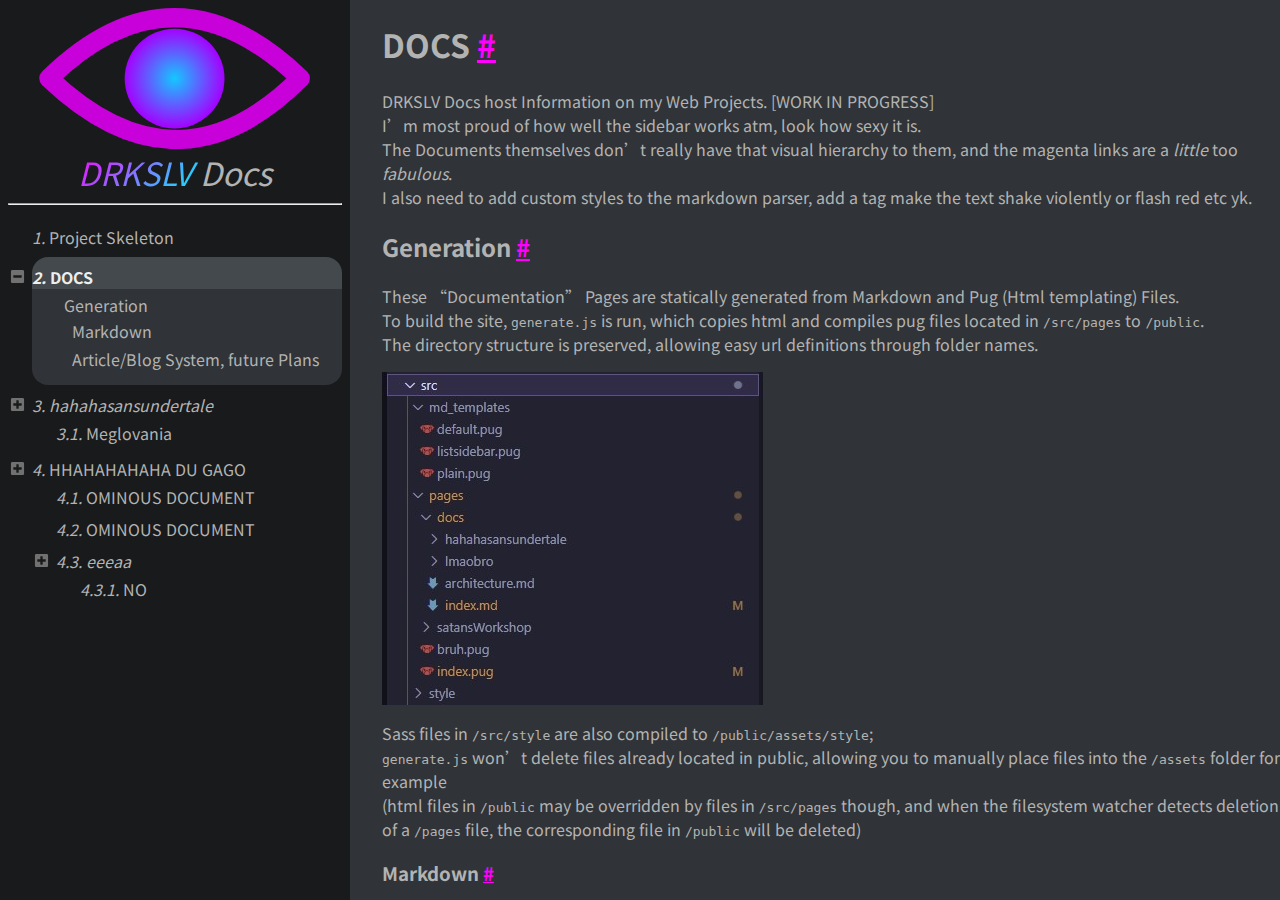
==== docs/index.html @ 0eeb04bd "Deploy" ====
<html lang="en"><head><meta charset="UTF-8"/><meta http-equiv="X-UA-Compatible" content="IE=edge"/><meta name="viewport" content="width=device-width, initial-scale=1.0"/><title>DOCS</title><link rel="stylesheet" href="/assets/style/md.css"/><script src="/assets/collapseList.js"> </script><script>console.log(`Font Awesome Free 5.15.3 by @fontawesome - https://fontawesome.com
License - https://fontawesome.com/license/free (Icons: CC BY 4.0, Fonts: SIL OFL 1.1, Code: MIT License)
`)
</script></head><body> <div id="mobileSidebarButton"> <div class="list"><svg xmlns="http://www.w3.org/2000/svg" viewBox="0 0 512 512">
    <!-- Font Awesome Free 5.15.3 by @fontawesome - https://fontawesome.com License - https://fontawesome.com/license/free (Icons: CC BY 4.0, Fonts: SIL OFL 1.1, Code: MIT License) -->
    <path fill="currentColor" d="M48 48a48 48 0 1 0 48 48 48 48 0 0 0-48-48zm0 160a48 48 0 1 0 48 48 48 48 0 0 0-48-48zm0 160a48 48 0 1 0 48 48 48 48 0 0 0-48-48zm448 16H176a16 16 0 0 0-16 16v32a16 16 0 0 0 16 16h320a16 16 0 0 0 16-16v-32a16 16 0 0 0-16-16zm0-320H176a16 16 0 0 0-16 16v32a16 16 0 0 0 16 16h320a16 16 0 0 0 16-16V80a16 16 0 0 0-16-16zm0 160H176a16 16 0 0 0-16 16v32a16 16 0 0 0 16 16h320a16 16 0 0 0 16-16v-32a16 16 0 0 0-16-16z" />
</svg></div><div class="close"><?xml version="1.0" encoding="UTF-8"?>
<!-- Created using Krita: http://krita.org -->
<svg viewBox="0 0 500 500" xmlns="http://www.w3.org/2000/svg">
    <path fill="none" stroke="currentColor" stroke-linecap="round" stroke-width="85" d="m100 100 L400 400"/>
    <path fill="none" stroke="currentColor" stroke-linecap="round" stroke-width="85" d="m100 400 L400 100"/>
</svg></div></div><nav class="articleList sidebar fullscreenSidebar"><a href="/"> <?xml version="1.0" encoding="UTF-8"?>
<!-- Created using Krita: http://krita.org -->
<svg width="209.33pt" height="105.84pt" version="1.1" viewBox="0 0 209.33 105.84" xmlns="http://www.w3.org/2000/svg" xmlns:cc="http://creativecommons.org/ns#" xmlns:dc="http://purl.org/dc/elements/1.1/" xmlns:rdf="http://www.w3.org/1999/02/22-rdf-syntax-ns#">
    <metadata>
        <rdf:RDF>
            <cc:Work rdf:about="">
                <dc:format>image/svg+xml</dc:format>
                <dc:type rdf:resource="http://purl.org/dc/dcmitype/StillImage"/>
                <dc:title/>
            </cc:Work>
        </rdf:RDF>
    </metadata>
    <defs>
        <radialGradient id="cursed" cx="50%" cy="50%" r="50%" fx="50%" fy="50%">
            <stop offset="0%" style="stop-color:var(--inner-color, #00f3ff);
            stop-opacity:1" />
            <stop offset="100%" style="stop-color:var(--outer-color, #ff00fe);stop-opacity:1" />
        </radialGradient>
    </defs>

    <path id="eyelid" d="m10.384 52.74c64.32 61.2 127.2 61.2 188.64 0-63.36-60.72-126.24-60.72-188.64 0z" fill="none" stroke="var(--base-color, #ff00fe)" stroke-dashoffset="15.84" stroke-linecap="square" stroke-linejoin="round" stroke-width="14.4"/>
    <ellipse cx="104.7" cy="52.92" rx="37.44" ry="37.44" fill="url(#cursed)" fill-rule="evenodd" stroke="var(--base-color, #ff00fe)" stroke-linecap="square" stroke-linejoin="bevel" stroke-width="0"/>
</svg>

<!--#ff00fe color--></a><p><span>DRKSLV</span>Docs</p><hr/><ul class="root"><li open="nochild">1. <a href="/docs/architecture?sidebarOpen=true">Project Skeleton</a></li><li open="true"><b id="currentArticle">2. <a href="/docs/index?sidebarOpen=true">DOCS</a></b><ul class="outline"><li open="nochild"><ul><li open="nochild"><a href="?sidebarOpen=false#generation"> Generation</a><ul><li open="nochild"><a href="?sidebarOpen=false#markdown"> Markdown</a><ul></ul></li><li open="nochild"><a href="?sidebarOpen=false#article-blog-system-future-plans"> Article/Blog System, future Plans</a><ul></ul></li></ul></li></ul></li></ul></li><li open="false">3. hahahasansundertale<ul><li open="nochild">3.1. <a href="/docs/hahahasansundertale/megalovania?sidebarOpen=true">Meglovania</a></li></ul></li><li open="false">4. <a href="/docs/lmaobro/index?sidebarOpen=true">HHAHAHAHAHA DU GAGO</a><ul><li open="nochild">4.1. <a href="/docs/lmaobro/ddd?sidebarOpen=true">OMINOUS DOCUMENT</a></li><li open="nochild">4.2. <a href="/docs/lmaobro/eee?sidebarOpen=true">OMINOUS DOCUMENT</a></li><li open="false">4.3. eeeaa<ul><li open="nochild">4.3.1. <a href="/docs/lmaobro/eeeaa/no?sidebarOpen=true">NO</a></li></ul></li></ul></li></ul></nav><div class="content"> 
    <h1 id="docs">
    DOCS
    <a class="anchor" href="#docs">
        <span class="header-link">#</span>
    </a>
    </h1><p>DRKSLV Docs host Information on my Web Projects. [WORK IN PROGRESS]<br>I’m most proud of how well the sidebar works atm, look how sexy it is.<br>The Documents themselves don’t really have that visual hierarchy to them, and the magenta links are a <em>little</em> too <em>fabulous</em>.<br>I also need to add custom styles to the markdown parser, add a tag make the text shake violently or flash red etc yk.</p>

    <h2 id="generation">
    Generation
    <a class="anchor" href="#generation">
        <span class="header-link">#</span>
    </a>
    </h2><p>These “Documentation” Pages are statically generated from Markdown and Pug (Html templating) Files.<br>To build the site, <code>generate.js</code> is run, which copies html and compiles pug files located in <code>/src/pages</code> to <code>/public</code>.<br>The directory structure is preserved, allowing easy url definitions through folder names.</p>
<p><img src="/folderstructure.jpg" alt="Image of the folderstructure"></p>
<p>Sass files in <code>/src/style</code> are also compiled to <code>/public/assets/style</code>;<br><code>generate.js</code> won’t delete files already located in public, allowing you to manually place files into the <code>/assets</code> folder for example<br>(html files in <code>/public</code> may be overridden by files in <code>/src/pages</code> though, and when the filesystem watcher detects deletion of a <code>/pages</code> file, the corresponding file in <code>/public</code> will be deleted)</p>

    <h3 id="markdown">
    Markdown
    <a class="anchor" href="#markdown">
        <span class="header-link">#</span>
    </a>
    </h3><p>Markdown files obviously require a template to define design and control elements such as sidebars, headers, footers, etc.<br>Thats why you can place pug files into <code>/src/md_templates</code>, and include a json object in the first line of a markdown file:</p>
<p><code>[//]: # &#39;{&quot;template&quot;: &quot;listsidebar&quot;, &quot;vars&quot;: {&quot;scope&quot;: &quot;docs&quot;} }&#39; </code></p>
<p>This json object can define the template, variables to be passed into it (in this case, the root directory for the sidebar to your left:) )<br>and other Information outlined <a href="docs/architecture.html">here</a></p>

    <h3 id="article-blog-system-future-plans">
    Article/Blog System, future Plans
    <a class="anchor" href="#article-blog-system-future-plans">
        <span class="header-link">#</span>
    </a>
    </h3><p>“Well, that’s neat and all”, i hear you say, “but how does this qualify as a blog system”???<br>And you’d be right. There are a few features i’d want for a simple blogging tool:</p>
<ul>
<li>Search through Articles</li>
<li>Suggestion of Articles</li>
<li>Tree View for Articles ✅</li>
<li>Display latest Articles</li>
</ul>
<p>As the foundations for all of these features, an index of all articles or pages needs to be generated.<br>After the compilation step, the generated HTML is scraped for a title, a description, a tree of h1, h2, h3 sections and the full text without formatting for search.<br>All of this information for every page is saved as a json file, that you can view <a href="/articleCache.json">here</a></p>
<p>This object is passed to every pug file and the markdown templates, and can then be displayed as the tree view you can see to your left.<br>I haven’t implemented search, suggestions and a system to implement timestamps <em>yet</em>, but from this foundation it shouldn’t take me that much more time.</p>
<p><code>articleCache.json</code> is public, so that a browser can be scripted to do the search-stuff on the client side.<br>This is important for me, since the site lives on Github pages. Maybe if i get my own server, i’ll do secret shit that will require a way to be excluded from the public search index.</p>
<p>I will, when i’m done, probably create an electron.js app for a more user-friendly process to add articles,<br>regenerate the site and push both the sourcefiles and the the output to their respective git repos.<br>(maybe with an option to post the link to twitter)</p>
<p>I’m kinda hyped this will be great</p>
</div></body></html>
---- assets/style/md.css ----
@import url("https://fonts.googleapis.com/css2?family=Noto+Sans+TC:wght@400;700&display=swap");
.collapseList, .articleList {
  padding: 0.5em;
}
.collapseList ul, .articleList ul {
  overflow: hidden;
  padding-left: 1.5em;
  padding-top: 0;
}
.collapseList li, .articleList li {
  padding: 0.25em 0;
}
.collapseList li[open=true], .articleList li[open=true] {
  list-style: url("/assets/minus-square.svg") outside;
}
.collapseList li[open=true].animOn ul, .articleList li[open=true].animOn ul {
  display: block;
  animation: expand 300ms forwards linear;
}
.collapseList li[open=false], .articleList li[open=false] {
  list-style: url("/assets/plus-square.svg") outside;
}
.collapseList li[open=false].animOn ul, .articleList li[open=false].animOn ul {
  animation: collapse 300ms forwards linear;
}
.collapseList li[open=nochild], .articleList li[open=nochild] {
  list-style: none outside;
}

@keyframes expand {
  0% {
    max-height: 0;
  }
  100% {
    max-height: var(--height, 500px);
  }
}
@keyframes collapse {
  0% {
    max-height: var(--height, 500px);
  }
  100% {
    max-height: 0;
    display: none;
  }
}
.articleList {
  grid-area: nav;
  overflow-y: scroll;
  color: #b3b3b3;
  font-style: italic;
  background-color: #181a1b;
  scrollbar-width: thin;
}
.articleList a, .articleList a:visited {
  color: #b3b3b3;
  text-decoration: none;
  font-style: normal;
}
.articleList a:hover, .articleList a:focus, .articleList a:visited:hover, .articleList a:visited:focus {
  color: transparent;
}
.articleList ul.outline {
  list-style: none;
  background-color: #303337;
  padding-bottom: 0.5em;
  border-bottom-left-radius: 1em;
  border-bottom-right-radius: 1em;
  max-height: none;
  animation: none;
}
.articleList ul.outline li {
  padding: 0.125em 0;
}
.articleList ul.outline ul {
  padding-left: 0.5em;
}
.articleList b#currentArticle {
  width: 100%;
  padding-top: 0.5em;
  border-top-left-radius: 1em;
  border-top-right-radius: 1em;
  background-color: #43494d;
  display: inline-block;
}
.articleList b {
  color: #eee;
}
.articleList b a, .articleList b a:visited {
  color: #eee;
}

#mobileSidebarButton {
  display: none;
}
@media screen and (max-width: 600px) {
  #mobileSidebarButton {
    display: initial;
    width: 40px;
    height: 40px;
    position: absolute;
    top: 0;
    left: 0;
    z-index: 15;
    color: #b3b3b3;
    margin: 5px;
  }
  #mobileSidebarButton[open=true] .list {
    display: none;
  }
  #mobileSidebarButton[open=true] .close {
    display: initial;
  }
  #mobileSidebarButton[open=false] .list {
    display: initial;
  }
  #mobileSidebarButton[open=false] .close {
    display: none;
  }
}

@media screen and (max-width: 600px) {
  .sidebar.open {
    display: initial;
    position: absolute;
    height: 100vh;
    width: 90vw;
    z-index: 10;
    padding-top: 40px;
  }
}
@media screen and (max-width: 600px) {
  .sidebar {
    display: none;
  }
}

:root {
  font-family: "Noto Sans TC", sans-serif;
}

body {
  grid-template-columns: 350px 100fr;
  grid-template-rows: auto;
  grid-template-areas: "nav body";
  display: grid;
  min-height: 100vh;
  margin: 0;
  background-color: #181a1b;
  color: #b3b3b3;
  overflow: hidden;
  height: 100vh;
  width: 100vw;
  padding: 0;
  position: fixed;
}
@media screen and (max-width: 600px) {
  body {
    font-size: 14px;
    grid-template-areas: "body body";
  }
}

.gradientText, nav p span, a:hover, a:focus, a:visited:hover, a:visited:focus {
  color: transparent;
  background-clip: text;
  background-image: linear-gradient(135deg, #ff00fe, #00f3ff);
}

a, a:visited {
  color: magenta;
}
.content {
  background-color: #303337;
  color: #b3b3b3;
  grid-area: body;
  padding-left: 2em;
  overflow-y: scroll;
}
@media screen and (max-width: 600px) {
  .content {
    padding-top: 40px;
  }
}

nav svg {
  display: block;
  margin: auto;
  --base-color: #c800d9;
  --inner-color: #14c7ff;
  --outer-color: #a401ff;
}
nav p {
  font-size: 2em;
  margin: auto;
  text-align: center;
}
nav p span {
  padding-right: 0.25em;
}

/*# sourceMappingURL=md.css.map */
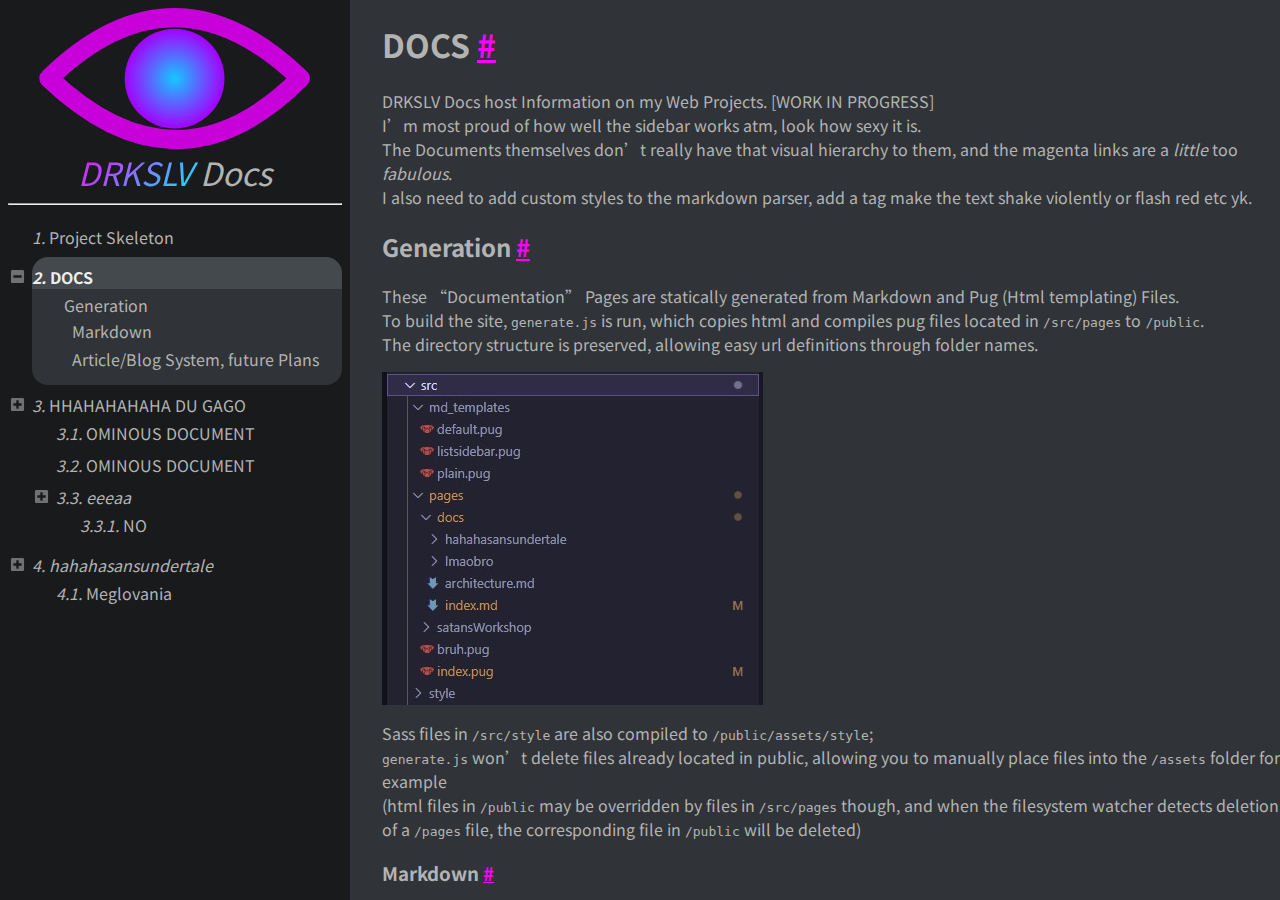
==== commit 24f43368: "Deploy" ====
--- a/docs/index.html
+++ b/docs/index.html
@@ -9,7 +9,7 @@
 <svg viewBox="0 0 500 500" xmlns="http://www.w3.org/2000/svg">
     <path fill="none" stroke="currentColor" stroke-linecap="round" stroke-width="85" d="m100 100 L400 400"/>
     <path fill="none" stroke="currentColor" stroke-linecap="round" stroke-width="85" d="m100 400 L400 100"/>
-</svg></div></div><nav class="articleList sidebar fullscreenSidebar"><a href="/"> <?xml version="1.0" encoding="UTF-8"?>
+</svg></div></div><nav class="articleList sidebar open"><a href="/"> <?xml version="1.0" encoding="UTF-8"?>
 <!-- Created using Krita: http://krita.org -->
 <svg width="209.33pt" height="105.84pt" version="1.1" viewBox="0 0 209.33 105.84" xmlns="http://www.w3.org/2000/svg" xmlns:cc="http://creativecommons.org/ns#" xmlns:dc="http://purl.org/dc/elements/1.1/" xmlns:rdf="http://www.w3.org/1999/02/22-rdf-syntax-ns#">
     <metadata>
@@ -33,7 +33,7 @@
     <ellipse cx="104.7" cy="52.92" rx="37.44" ry="37.44" fill="url(#cursed)" fill-rule="evenodd" stroke="var(--base-color, #ff00fe)" stroke-linecap="square" stroke-linejoin="bevel" stroke-width="0"/>
 </svg>
 
-<!--#ff00fe color--></a><p><span>DRKSLV</span>Docs</p><hr/><ul class="root"><li open="nochild">1. <a href="/docs/architecture?sidebarOpen=true">Project Skeleton</a></li><li open="true"><b id="currentArticle">2. <a href="/docs/index?sidebarOpen=true">DOCS</a></b><ul class="outline"><li open="nochild"><ul><li open="nochild"><a href="?sidebarOpen=false#generation"> Generation</a><ul><li open="nochild"><a href="?sidebarOpen=false#markdown"> Markdown</a><ul></ul></li><li open="nochild"><a href="?sidebarOpen=false#article-blog-system-future-plans"> Article/Blog System, future Plans</a><ul></ul></li></ul></li></ul></li></ul></li><li open="false">3. hahahasansundertale<ul><li open="nochild">3.1. <a href="/docs/hahahasansundertale/megalovania?sidebarOpen=true">Meglovania</a></li></ul></li><li open="false">4. <a href="/docs/lmaobro/index?sidebarOpen=true">HHAHAHAHAHA DU GAGO</a><ul><li open="nochild">4.1. <a href="/docs/lmaobro/ddd?sidebarOpen=true">OMINOUS DOCUMENT</a></li><li open="nochild">4.2. <a href="/docs/lmaobro/eee?sidebarOpen=true">OMINOUS DOCUMENT</a></li><li open="false">4.3. eeeaa<ul><li open="nochild">4.3.1. <a href="/docs/lmaobro/eeeaa/no?sidebarOpen=true">NO</a></li></ul></li></ul></li></ul></nav><div class="content"> 
+<!--#ff00fe color--></a><p><span>DRKSLV</span>Docs</p><hr/><ul class="root"><li open="nochild">1. <a href="/docs/architecture?sidebarOpen=true">Project Skeleton</a></li><li open="true"><b id="currentArticle">2. <a href="/docs/index?sidebarOpen=true">DOCS</a></b><ul class="outline"><li open="nochild"><ul><li open="nochild"><a href="?sidebarOpen=false#generation"> Generation</a><ul><li open="nochild"><a href="?sidebarOpen=false#markdown"> Markdown</a><ul></ul></li><li open="nochild"><a href="?sidebarOpen=false#article-blog-system-future-plans"> Article/Blog System, future Plans</a><ul></ul></li></ul></li></ul></li></ul></li><li open="false">3. <a href="/docs/lmaobro/index?sidebarOpen=true">HHAHAHAHAHA DU GAGO</a><ul><li open="nochild">3.1. <a href="/docs/lmaobro/ddd?sidebarOpen=true">OMINOUS DOCUMENT</a></li><li open="nochild">3.2. <a href="/docs/lmaobro/eee?sidebarOpen=true">OMINOUS DOCUMENT</a></li><li open="false">3.3. eeeaa<ul><li open="nochild">3.3.1. <a href="/docs/lmaobro/eeeaa/no?sidebarOpen=true">NO</a></li></ul></li></ul></li><li open="false">4. hahahasansundertale<ul><li open="nochild">4.1. <a href="/docs/hahahasansundertale/megalovania?sidebarOpen=true">Meglovania</a></li></ul></li></ul></nav><div class="content"> 
     <h1 id="docs">
     DOCS
     <a class="anchor" href="#docs">
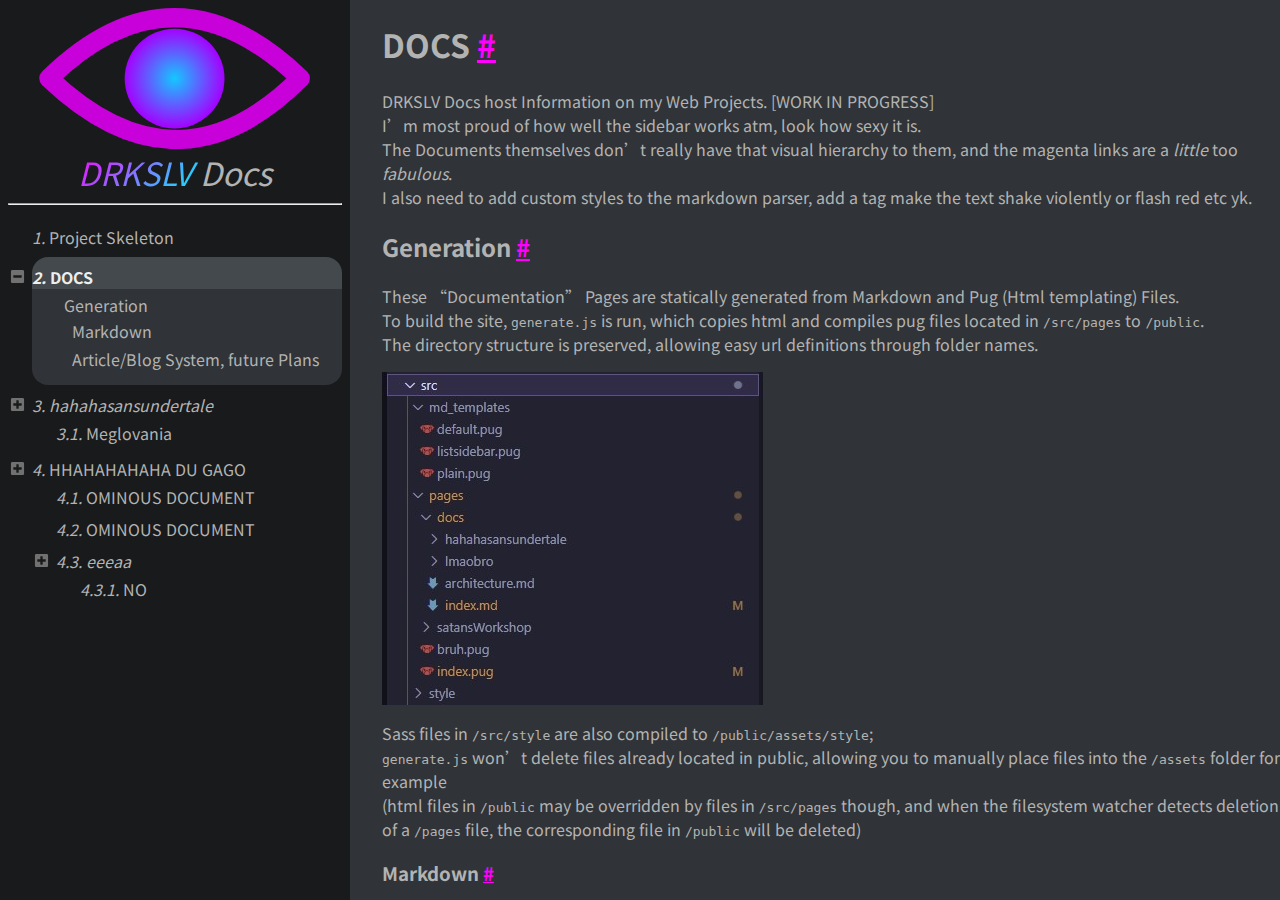
==== commit ca17f6c6: "Deploy" ====
--- a/docs/index.html
+++ b/docs/index.html
@@ -33,7 +33,7 @@
     <ellipse cx="104.7" cy="52.92" rx="37.44" ry="37.44" fill="url(#cursed)" fill-rule="evenodd" stroke="var(--base-color, #ff00fe)" stroke-linecap="square" stroke-linejoin="bevel" stroke-width="0"/>
 </svg>
 
-<!--#ff00fe color--></a><p><span>DRKSLV</span>Docs</p><hr/><ul class="root"><li open="nochild">1. <a href="/docs/architecture?sidebarOpen=true">Project Skeleton</a></li><li open="true"><b id="currentArticle">2. <a href="/docs/index?sidebarOpen=true">DOCS</a></b><ul class="outline"><li open="nochild"><ul><li open="nochild"><a href="?sidebarOpen=false#generation"> Generation</a><ul><li open="nochild"><a href="?sidebarOpen=false#markdown"> Markdown</a><ul></ul></li><li open="nochild"><a href="?sidebarOpen=false#article-blog-system-future-plans"> Article/Blog System, future Plans</a><ul></ul></li></ul></li></ul></li></ul></li><li open="false">3. <a href="/docs/lmaobro/index?sidebarOpen=true">HHAHAHAHAHA DU GAGO</a><ul><li open="nochild">3.1. <a href="/docs/lmaobro/ddd?sidebarOpen=true">OMINOUS DOCUMENT</a></li><li open="nochild">3.2. <a href="/docs/lmaobro/eee?sidebarOpen=true">OMINOUS DOCUMENT</a></li><li open="false">3.3. eeeaa<ul><li open="nochild">3.3.1. <a href="/docs/lmaobro/eeeaa/no?sidebarOpen=true">NO</a></li></ul></li></ul></li><li open="false">4. hahahasansundertale<ul><li open="nochild">4.1. <a href="/docs/hahahasansundertale/megalovania?sidebarOpen=true">Meglovania</a></li></ul></li></ul></nav><div class="content"> 
+<!--#ff00fe color--></a><p><span>DRKSLV</span>Docs</p><hr/><ul class="root"><li open="nochild">1. <a href="/docs/architecture?sidebarOpen=true">Project Skeleton</a></li><li open="true"><b id="currentArticle">2. <a href="/docs/?sidebarOpen=true">DOCS</a></b><ul class="outline"><li open="nochild"><ul><li open="nochild"><a href="?sidebarOpen=false#generation"> Generation</a><ul><li open="nochild"><a href="?sidebarOpen=false#markdown"> Markdown</a><ul></ul></li><li open="nochild"><a href="?sidebarOpen=false#article-blog-system-future-plans"> Article/Blog System, future Plans</a><ul></ul></li></ul></li></ul></li></ul></li><li open="false">3. hahahasansundertale<ul><li open="nochild">3.1. <a href="/docs/hahahasansundertale/megalovania?sidebarOpen=true">Meglovania</a></li></ul></li><li open="false">4. <a href="/docs/lmaobro/?sidebarOpen=true">HHAHAHAHAHA DU GAGO</a><ul><li open="nochild">4.1. <a href="/docs/lmaobro/ddd?sidebarOpen=true">OMINOUS DOCUMENT</a></li><li open="nochild">4.2. <a href="/docs/lmaobro/eee?sidebarOpen=true">OMINOUS DOCUMENT</a></li><li open="false">4.3. eeeaa<ul><li open="nochild">4.3.1. <a href="/docs/lmaobro/eeeaa/no?sidebarOpen=true">NO</a></li></ul></li></ul></li></ul></nav><div class="content"> 
     <h1 id="docs">
     DOCS
     <a class="anchor" href="#docs">
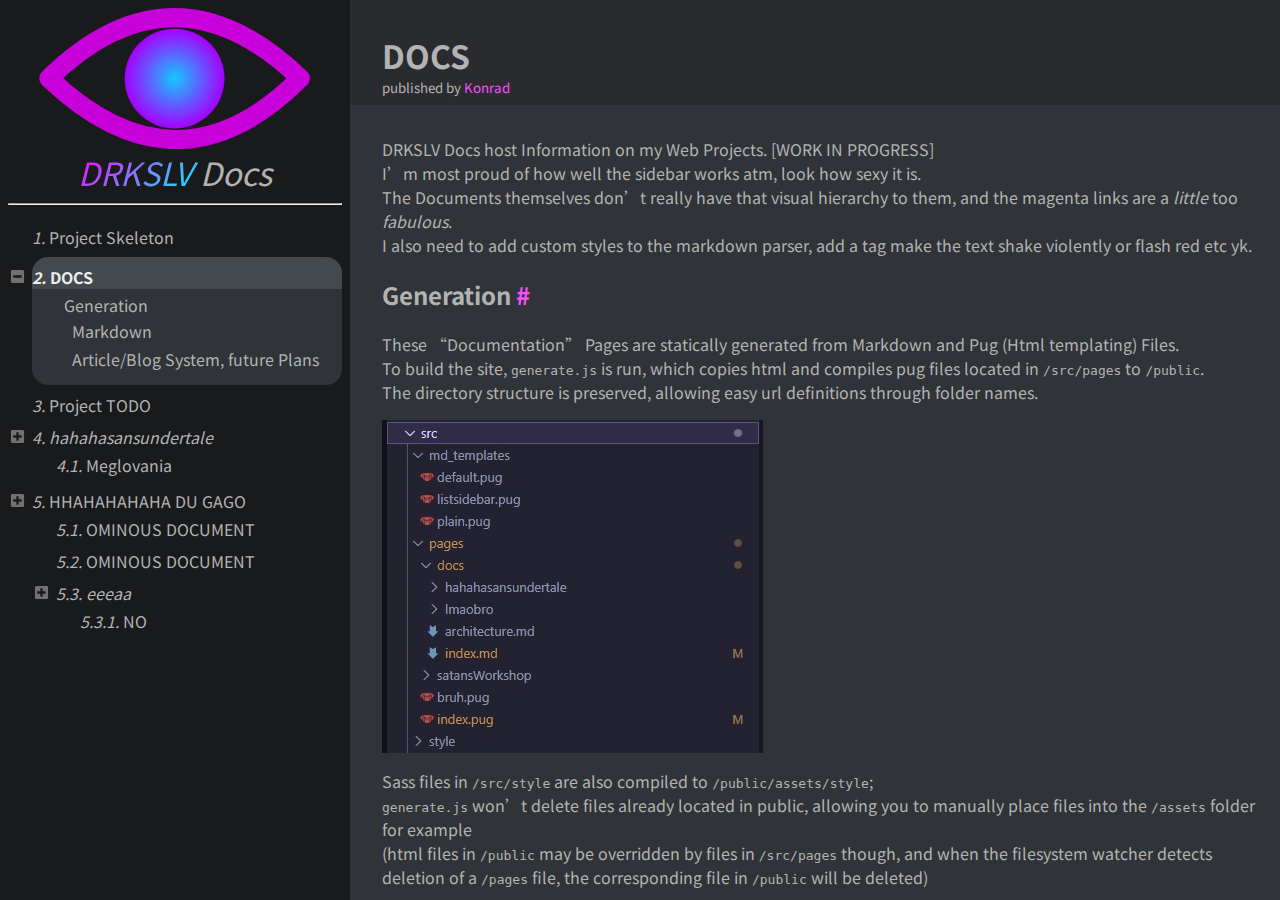
==== commit 08eca264: "Deploy" ====
--- a/docs/index.html
+++ b/docs/index.html
@@ -33,13 +33,7 @@
     <ellipse cx="104.7" cy="52.92" rx="37.44" ry="37.44" fill="url(#cursed)" fill-rule="evenodd" stroke="var(--base-color, #ff00fe)" stroke-linecap="square" stroke-linejoin="bevel" stroke-width="0"/>
 </svg>
 
-<!--#ff00fe color--></a><p><span>DRKSLV</span>Docs</p><hr/><ul class="root"><li open="nochild">1. <a href="/docs/architecture?sidebarOpen=true">Project Skeleton</a></li><li open="true"><b id="currentArticle">2. <a href="/docs/?sidebarOpen=true">DOCS</a></b><ul class="outline"><li open="nochild"><ul><li open="nochild"><a href="?sidebarOpen=false#generation"> Generation</a><ul><li open="nochild"><a href="?sidebarOpen=false#markdown"> Markdown</a><ul></ul></li><li open="nochild"><a href="?sidebarOpen=false#article-blog-system-future-plans"> Article/Blog System, future Plans</a><ul></ul></li></ul></li></ul></li></ul></li><li open="false">3. hahahasansundertale<ul><li open="nochild">3.1. <a href="/docs/hahahasansundertale/megalovania?sidebarOpen=true">Meglovania</a></li></ul></li><li open="false">4. <a href="/docs/lmaobro/?sidebarOpen=true">HHAHAHAHAHA DU GAGO</a><ul><li open="nochild">4.1. <a href="/docs/lmaobro/ddd?sidebarOpen=true">OMINOUS DOCUMENT</a></li><li open="nochild">4.2. <a href="/docs/lmaobro/eee?sidebarOpen=true">OMINOUS DOCUMENT</a></li><li open="false">4.3. eeeaa<ul><li open="nochild">4.3.1. <a href="/docs/lmaobro/eeeaa/no?sidebarOpen=true">NO</a></li></ul></li></ul></li></ul></nav><div class="content"> 
-    <h1 id="docs">
-    DOCS
-    <a class="anchor" href="#docs">
-        <span class="header-link">#</span>
-    </a>
-    </h1><p>DRKSLV Docs host Information on my Web Projects. [WORK IN PROGRESS]<br>I’m most proud of how well the sidebar works atm, look how sexy it is.<br>The Documents themselves don’t really have that visual hierarchy to them, and the magenta links are a <em>little</em> too <em>fabulous</em>.<br>I also need to add custom styles to the markdown parser, add a tag make the text shake violently or flash red etc yk.</p>
+<!--#ff00fe color--></a><p><span>DRKSLV</span>Docs</p><hr/><ul class="root"><li open="nochild">1. <a href="/docs/architecture?sidebarOpen=true">Project Skeleton</a></li><li open="true"><b id="currentArticle">2. <a href="/docs/?sidebarOpen=true">DOCS</a></b><ul class="outline"><li open="nochild"><ul><li open="nochild"><a href="?sidebarOpen=false#generation"> Generation</a><ul><li open="nochild"><a href="?sidebarOpen=false#markdown"> Markdown</a><ul></ul></li><li open="nochild"><a href="?sidebarOpen=false#article-blog-system-future-plans"> Article/Blog System, future Plans</a><ul></ul></li></ul></li></ul></li></ul></li><li open="nochild">3. <a href="/docs/todo?sidebarOpen=true">Project TODO</a></li><li open="false">4. hahahasansundertale<ul><li open="nochild">4.1. <a href="/docs/hahahasansundertale/megalovania?sidebarOpen=true">Meglovania</a></li></ul></li><li open="false">5. <a href="/docs/lmaobro/?sidebarOpen=true">HHAHAHAHAHA DU GAGO</a><ul><li open="nochild">5.1. <a href="/docs/lmaobro/ddd?sidebarOpen=true">OMINOUS DOCUMENT</a></li><li open="nochild">5.2. <a href="/docs/lmaobro/eee?sidebarOpen=true">OMINOUS DOCUMENT</a></li><li open="false">5.3. eeeaa<ul><li open="nochild">5.3.1. <a href="/docs/lmaobro/eeeaa/no?sidebarOpen=true">NO</a></li></ul></li></ul></li></ul></nav><div class="content"> <div class="header"><h1 class="title">DOCS</h1><sub class="author">published by <a href="#__about_the_author">Konrad</a></sub></div><div class="article"><head></head><body><p>DRKSLV Docs host Information on my Web Projects. [WORK IN PROGRESS]<br>I’m most proud of how well the sidebar works atm, look how sexy it is.<br>The Documents themselves don’t really have that visual hierarchy to them, and the magenta links are a <em>little</em> too <em>fabulous</em>.<br>I also need to add custom styles to the markdown parser, add a tag make the text shake violently or flash red etc yk.</p>
 
     <h2 id="generation">
     Generation
@@ -56,7 +50,7 @@
         <span class="header-link">#</span>
     </a>
     </h3><p>Markdown files obviously require a template to define design and control elements such as sidebars, headers, footers, etc.<br>Thats why you can place pug files into <code>/src/md_templates</code>, and include a json object in the first line of a markdown file:</p>
-<p><code>[//]: # &#39;{&quot;template&quot;: &quot;listsidebar&quot;, &quot;vars&quot;: {&quot;scope&quot;: &quot;docs&quot;} }&#39; </code></p>
+<p><code>[//]: # '{"template": "listsidebar", "vars": {"scope": "docs"} }' </code></p>
 <p>This json object can define the template, variables to be passed into it (in this case, the root directory for the sidebar to your left:) )<br>and other Information outlined <a href="docs/architecture.html">here</a></p>
 
     <h3 id="article-blog-system-future-plans">
@@ -76,4 +70,7 @@
 <p><code>articleCache.json</code> is public, so that a browser can be scripted to do the search-stuff on the client side.<br>This is important for me, since the site lives on Github pages. Maybe if i get my own server, i’ll do secret shit that will require a way to be excluded from the public search index.</p>
 <p>I will, when i’m done, probably create an electron.js app for a more user-friendly process to add articles,<br>regenerate the site and push both the sourcefiles and the the output to their respective git repos.<br>(maybe with an option to post the link to twitter)</p>
 <p>I’m kinda hyped this will be great</p>
-</div></body></html>+</body></div><div class="aboutAuthor" id="__about_the_author"><h1>About me </h1><div class="cont"> <img src="/assets/avatars/cursedMan.jpg"/><div class="txt"><h2>Konrad</h2><p>Euer charismatischer Gastgeber hier auf Konrad Webseite.
+Ich bin grad wie komisch, oder?
+Idk hab das schleichende gefühl dass ich cringe bin...
+Deswegen hab ich jetzt eine Webseite :)</p></div></div></div></div></body></html>--- a/assets/style/md.css
+++ b/assets/style/md.css
@@ -168,19 +168,73 @@
 }
 
 a, a:visited {
-  color: magenta;
+  color: #fa50ff;
+  text-decoration: none;
 }
 .content {
-  background-color: #303337;
+  background-color: #292b2f;
   color: #b3b3b3;
   grid-area: body;
-  padding-left: 2em;
   overflow-y: scroll;
 }
 @media screen and (max-width: 600px) {
   .content {
     padding-top: 40px;
   }
+  .content .article, .content .header, .content .aboutAuthor {
+    padding-left: 1em !important;
+  }
+}
+.content .article {
+  padding: 1em;
+  padding-left: 2em;
+  background-color: #303337;
+}
+.content .header {
+  top: 0;
+  padding: 2em;
+  padding-bottom: 0.5em;
+  background-color: #292b2f;
+}
+.content .header .title {
+  margin: 0;
+}
+.content .aboutAuthor {
+  padding-left: 2em;
+  background-color: #292b2f;
+  margin-bottom: 1em;
+  max-width: 100%;
+}
+.content .aboutAuthor h1, .content .aboutAuthor h2, .content .aboutAuthor h3 {
+  margin: 0;
+  margin-bottom: 0.5em;
+}
+.content .aboutAuthor .cont {
+  background-color: #181A1B;
+  padding: 1em;
+  border-radius: 1em;
+  width: max-content;
+  display: flex;
+  flex-direction: row;
+  max-width: 100%;
+  box-sizing: border-box;
+}
+.content .aboutAuthor .cont img {
+  clip-path: circle(50%);
+  width: 100px;
+  height: 100px;
+}
+@media screen and (max-width: 600px) {
+  .content .aboutAuthor .cont img {
+    width: 60px;
+    height: 60px;
+  }
+}
+.content .aboutAuthor .cont .txt {
+  margin-left: 0.5em;
+}
+.content .aboutAuthor .cont .txt p {
+  white-space: pre-wrap;
 }
 
 nav svg {
